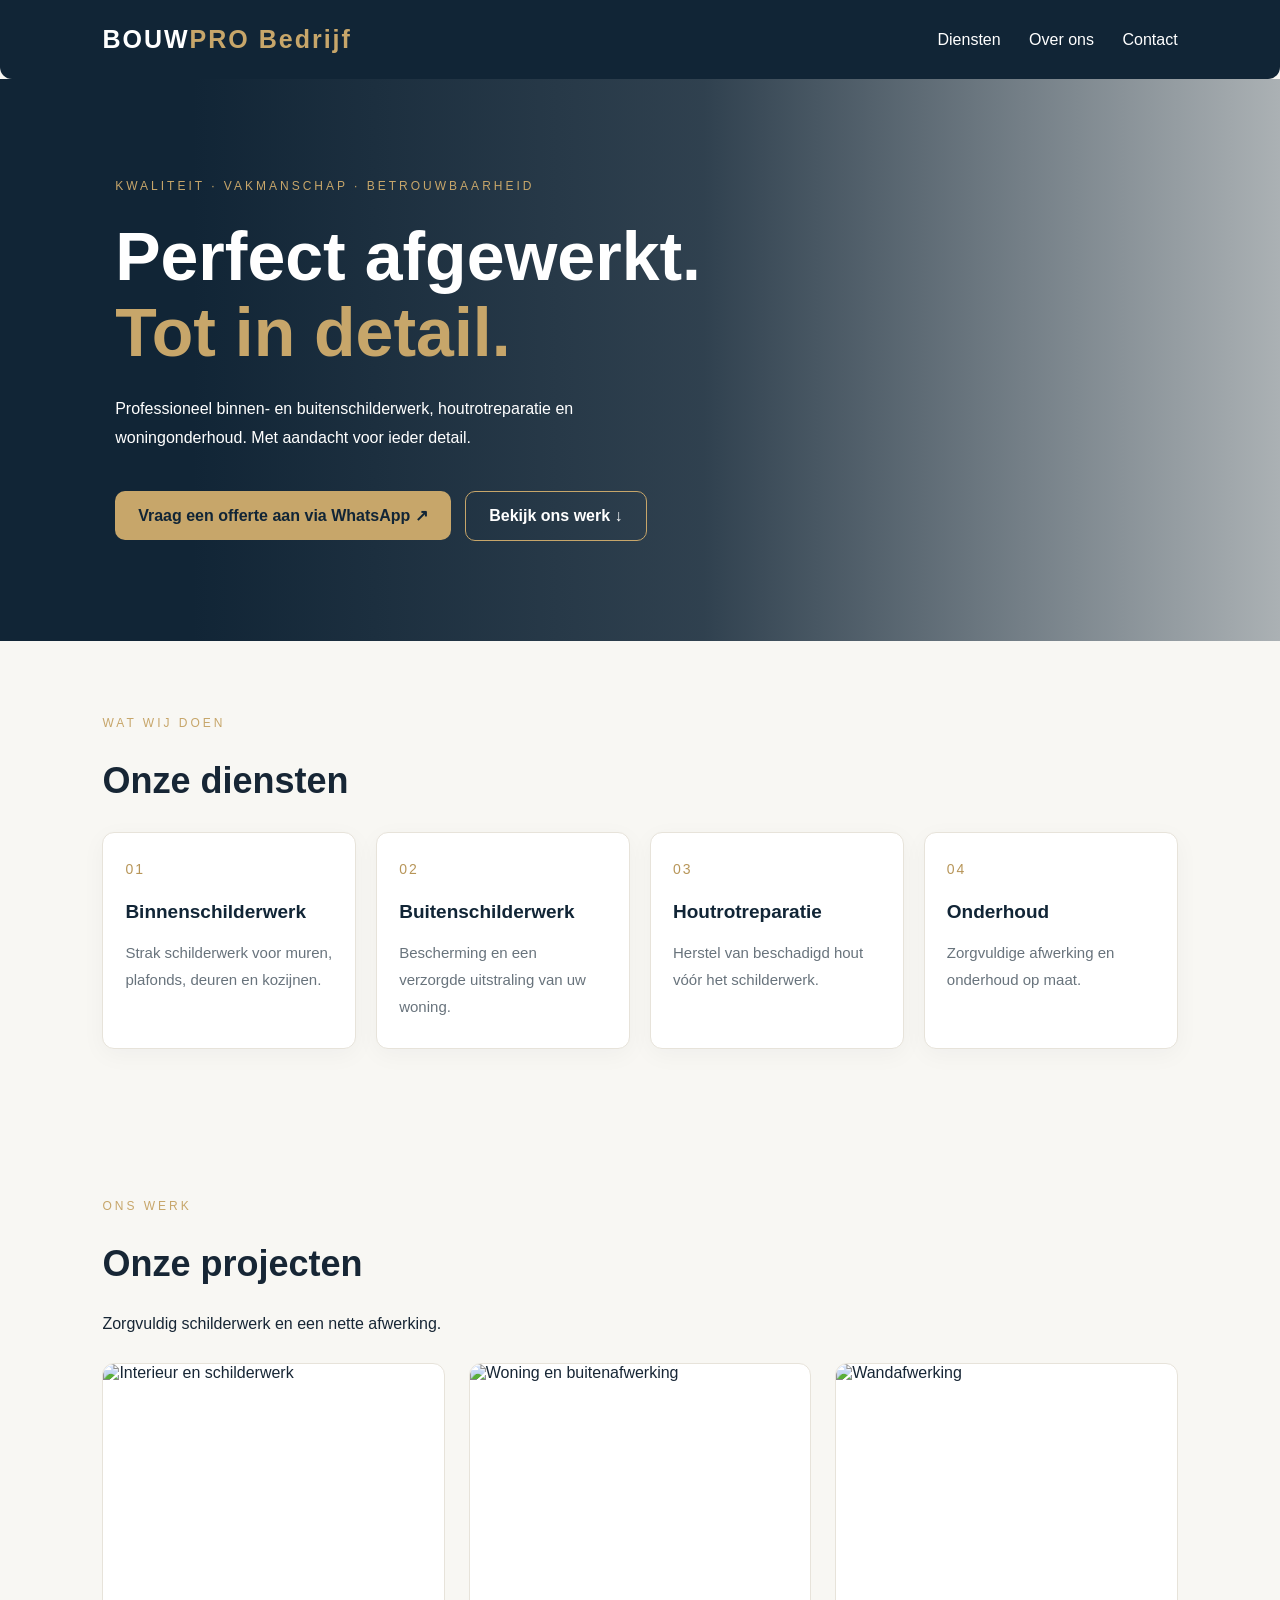
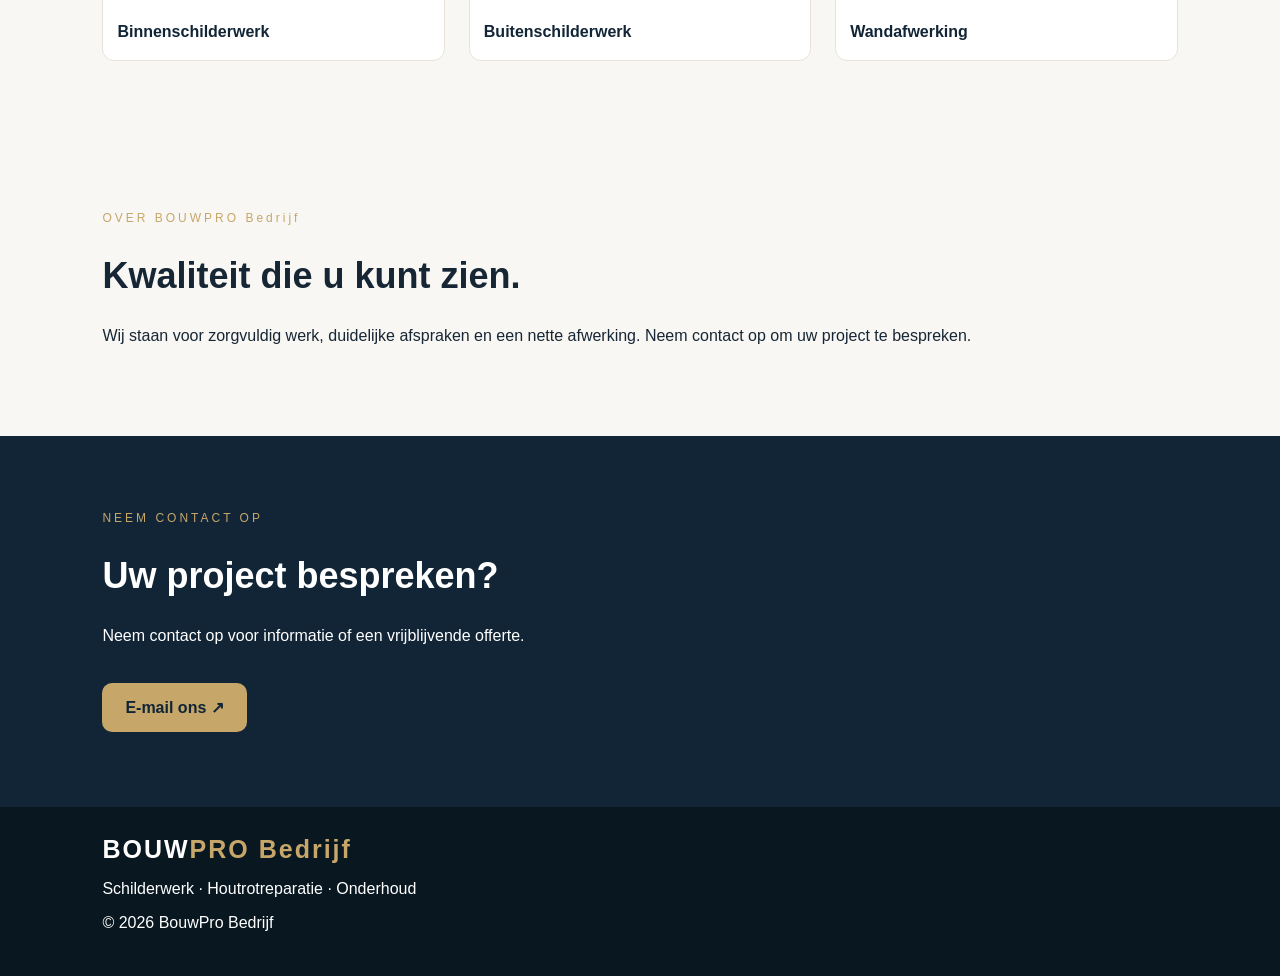
==== index.html @ b7b027f5 "Add files via upload" ====
<!DOCTYPE html>
<html lang="nl">
<head>
  <meta charset="UTF-8">
  <meta name="viewport" content="width=device-width, initial-scale=1.0">
  <title>BouwPro Bedrijf | Schilderwerk</title>

  <link rel="stylesheet" href="./style.css">
  <script src="./script.js" defer></script>
</head>
<body>

  <header>
    <div class="logo">BOUW<span>PRO Bedrijf</span></div>
   
<button class="menu-toggle" aria-label="Menu openen" aria-expanded="false">
  ☰
</button>

<nav class="nav">
  <a href="#diensten">Diensten</a>
  <a href="#over">Over ons</a>
  <a href="#contact">Contact</a>
</nav>

  </header>

  <main>
    <div class="hero">
      <div class="eyebrow">KWALITEIT · VAKMANSCHAP · BETROUWBAARHEID</div>
      <h1>Perfect afgewerkt.<br><span>Tot in detail.</span></h1>
      <p>Professioneel binnen- en buitenschilderwerk, houtrotreparatie en woningonderhoud. Met aandacht voor ieder detail.</p>
      <a class="button"
   href="https://wa.me/31613704182"
   target="_blank"
   rel="noopener noreferrer">
   Vraag een offerte aan via WhatsApp ↗
</a>

<a class="button button-outline" href="#projecten">
  Bekijk ons werk ↓
</a>

    </div>

    <section id="diensten">
      <div class="eyebrow">WAT WIJ DOEN</div>
      <h2>Onze diensten</h2>
      <div class="services">
        <div class="service">
          <div class="number">01</div>
          <h3>Binnenschilderwerk</h3>
          <p>Strak schilderwerk voor muren, plafonds, deuren en kozijnen.</p>
        </div>
        <div class="service">
          <div class="number">02</div>
          <h3>Buitenschilderwerk</h3>
          <p>Bescherming en een verzorgde uitstraling van uw woning.</p>
        </div>
        <div class="service">
          <div class="number">03</div>
          <h3>Houtrotreparatie</h3>
          <p>Herstel van beschadigd hout vóór het schilderwerk.</p>
        </div>
        <div class="service">
          <div class="number">04</div>
          <h3>Onderhoud</h3>
          <p>Zorgvuldige afwerking en onderhoud op maat.</p>
        </div>
      </div>
    </section>
    
<section class="gallery" id="projecten">
  <div class="eyebrow">ONS WERK</div>
  <h2>Onze projecten</h2>
  <p class="gallery-intro">
    Zorgvuldig schilderwerk en een nette afwerking.
  </p>

  <div class="gallery-grid">
    <article class="gallery-card">
      <img src="https://images.unsplash.com/photo-1600607687939-ce8a6c25118c?auto=format&fit=crop&w=900&q=80"
           alt="Interieur en schilderwerk">
      <h3>Binnenschilderwerk</h3>
    </article>

    <article class="gallery-card">
      <img src="https://images.unsplash.com/photo-1600585154340-be6161a56a0c?auto=format&fit=crop&w=900&q=80"
           alt="Woning en buitenafwerking">
      <h3>Buitenschilderwerk</h3>
    </article>

    <article class="gallery-card">
      <img src="https://images.unsplash.com/photo-1600607687920-4e2a09cf159d?auto=format&fit=crop&w=900&q=80"
           alt="Wandafwerking">
      <h3>Wandafwerking</h3>
    </article>
  </div>
</section>


    <section id="over">
      <div class="eyebrow">OVER BOUWPRO Bedrijf</div>
      <h2>Kwaliteit die u kunt zien.</h2>
      <p>Wij staan voor zorgvuldig werk, duidelijke afspraken en een nette afwerking. Neem contact op om uw project te bespreken.</p>
    </section>

    <section class="contact" id="contact">
      <div class="eyebrow">NEEM CONTACT OP</div>
      <h2>Uw project bespreken?</h2>
      <p>Neem contact op voor informatie of een vrijblijvende offerte.</p>
      <a class="button" href="mailto:m.k.aljasem@gmail.com">E-mail ons ↗</a>
    </section>
  </main>

  <footer>
    <div class="logo">BOUW<span>PRO Bedrijf</span></div>
    <p>Schilderwerk · Houtrotreparatie · Onderhoud</p>
    <p>© <span id="year"></span> BouwPro Bedrijf</p>
  </footer>

</body>
</html>
---- style.css ----
* { box-sizing: border-box; }
    body {
      margin: 0;
      font-family: Arial, sans-serif;
      color: #172635;
      background: #f8f7f3;
    }
    header {
      padding: 25px 8%;
      background: #112536;
      color: white;
      display: flex;
      justify-content: space-between;
      align-items: center;
    }
    .logo { font-size: 25px; font-weight: bold; letter-spacing: 2px; }
    .logo span { color: #c7a66a; }
    nav a { color: white; text-decoration: none; margin-left: 24px; }
    .hero {
      min-height: 540px;
      padding: 100px 9%;
      color: white;
      background: linear-gradient(90deg, #112536 15%, #112536dd 55%, #11253655),
      url("https://images.unsplash.com/photo-1600607687939-ce8a6c25118c?auto=format&fit=crop&w=1600&q=85") center/cover;
    }
    .eyebrow { color: #c7a66a; letter-spacing: 3px; font-size: 12px; }
    h1 { font-size: clamp(42px, 6vw, 68px); line-height: 1.12; margin: 25px 0; }
    h1 span { color: #c7a66a; }
    .hero p { max-width: 550px; line-height: 1.8; }
    .button {
      display: inline-block;
      margin-top: 22px;
      padding: 15px 23px;
      background: #c7a66a;
      color: #112536;
      text-decoration: none;
      font-weight: bold;
    }
    section { padding: 75px 8%; }
    h2 { font-size: 36px; }
    
/* Services */
.services {
  display: grid;
  grid-template-columns: repeat(4, minmax(0, 1fr));
  gap: 20px;
}

.service {
  padding: 28px 22px;
  background: #fff;
  border: 1px solid #e7e3da;
  border-radius: 14px;
  box-shadow: 0 6px 24px rgba(17, 37, 54, .04);
  transition: transform .25s ease, box-shadow .25s ease;
}

.service:hover {
  transform: translateY(-5px);
  box-shadow: 0 14px 32px rgba(17, 37, 54, .10);
}

.service .number {
  display: block;
  margin-bottom: 22px;
  color: #b79558;
  font-size: 14px;
  letter-spacing: 2px;
}

.service h3 {
  margin: 0 0 14px;
  color: #112536;
  font-size: 19px;
  line-height: 1.4;
  overflow-wrap: anywhere;
}

.service p {
  margin: 0;
  color: #68737c;
  font-size: 15px;
  line-height: 1.8;
}

@media (max-width: 900px) {
  .services {
    grid-template-columns: repeat(2, minmax(0, 1fr));
  }
}

@media (max-width: 500px) {
  .services {
    grid-template-columns: 1fr;
  }
}

    .number { color: #c7a66a; }
    .contact { background: #112536; color: white; }
    footer { background: #091721; color: white; padding: 28px 8%; }
    @media(max-width: 750px) {
      header { align-items: flex-start; gap: 18px; flex-direction: column; }
      nav a { margin: 0 14px 0 0; }
      .services { grid-template-columns: 1fr 1fr; }
      .hero { padding: 70px 7%; }
    }
    @media(max-width: 450px) {
      .services { grid-template-columns: 1fr; }
    }
    
.menu-toggle {
  display: none;
  background: transparent;
  color: white;
  border: 1px solid #c7a66a;
  padding: 8px 12px;
  font-size: 22px;
  cursor: pointer;
}

@media (max-width: 650px) {
  header {
    position: relative;
    flex-direction: row;
    align-items: center;
    flex-wrap: wrap;
  }

  .menu-toggle {
    display: block;
  }

  .nav {
    display: none;
    width: 100%;
    flex-direction: column;
    align-items: flex-start;
    gap: 16px;
    padding: 15px 0;
  }

  .nav.open {
    display: flex;
  }

  .nav a {
    margin-left: 0;
  }
}

/* Professional project gallery */

.gallery-grid {
  display: grid;
  grid-template-columns: repeat(3, minmax(0, 1fr));
  gap: 24px;
  margin-top: 30px;
}

.gallery-card {
  overflow: hidden;
  background: #ffffff;
  border: 1px solid #e7e3da;
}

.gallery-card img {
  display: block;
  width: 100%;
  height: 240px;
  object-fit: cover;
  transition: transform 0.3s ease;
}

.gallery-card:hover img {
  transform: scale(1.04);
}


.gallery-card h3 {
  padding: 0 14px;
  color: #112536;
  font-size: 16px;
  line-height: 1.5;
  overflow-wrap: anywhere;
}


@media (max-width: 750px) {
  .gallery-grid {
    grid-template-columns: repeat(2, minmax(0, 1fr));
  }
}

@media (max-width: 500px) {
  .gallery-grid {
    grid-template-columns: 1fr;
  }
}

.hero .button-outline {
  margin-left: 10px;
  background: transparent;
  color: #ffffff;
  border: 1px solid #c7a66a;
}

.hero .button-outline:hover {
  background: #c7a66a;
  color: #112536;
}

@media (max-width: 500px) {
  .hero .button {
    margin-left: 0;
    margin-right: 8px;
  }
}

/* Smooth scrolling */
html {
  scroll-behavior: smooth;
  scroll-padding-top: 100px;
}

/* Smooth button animations */
.button,
nav a {
  transition: all 0.3s ease;
}

.button:hover {
  transform: translateY(-2px);
}

.button:active {
  transform: translateY(0);
}

/* Kleur veranderen wanneer de muis erop staat */
nav a {
  color: #ffffff;
  transition: color 0.3s ease;
}

nav a:hover {
  color: #c7a66a;
}
/* Rounded corners - BouwPro Bedrijf */

.button {
  border-radius: 10px;
}

.service {
  border-radius: 12px;
  overflow: hidden;
}

.gallery-card {
  border-radius: 12px;
  overflow: hidden;
}

.gallery-card img {
  border-radius: 12px 12px 0 0;
}

.hero-image {
  border-radius: 0 0 18px 18px;
}

.contact input,
.contact select,
.contact textarea {
  border-radius: 8px;
}

.contact .button {
  border-radius: 10px;
}

header {
  border-radius: 0 0 12px 12px;
}
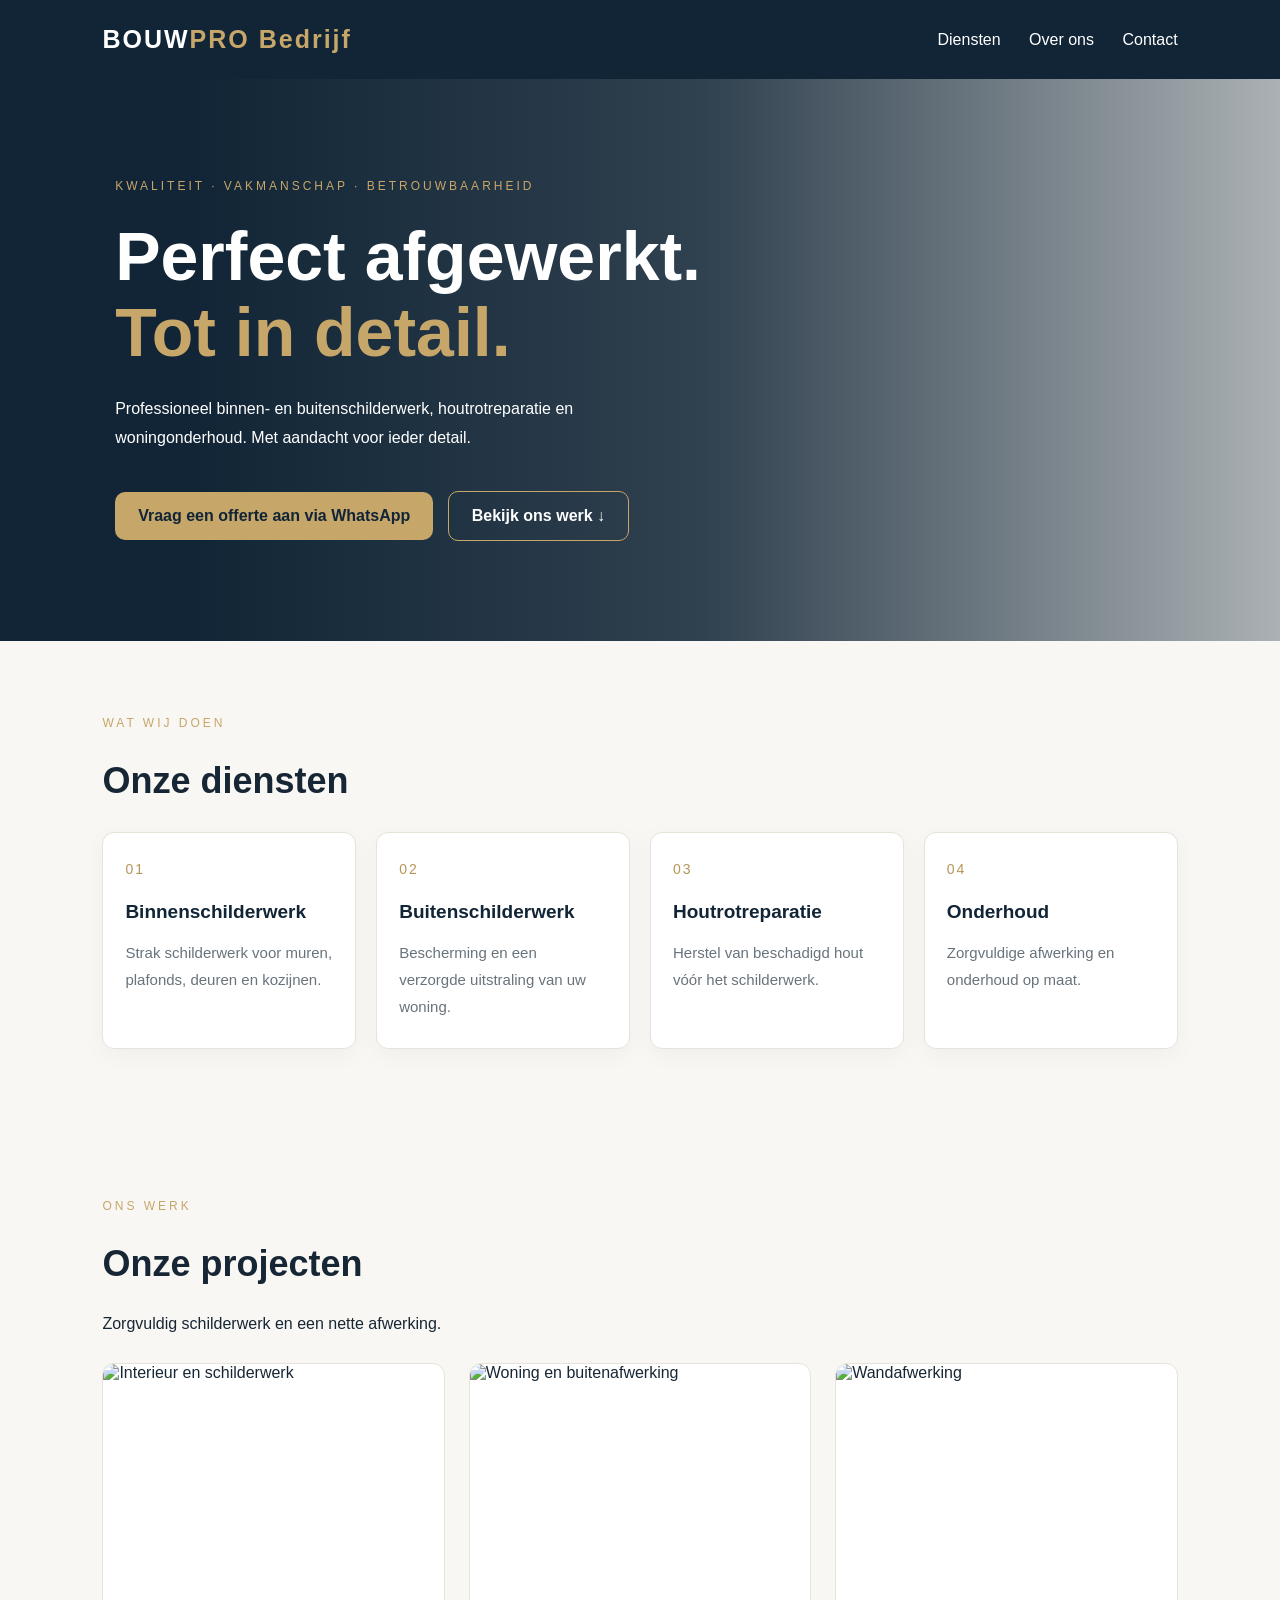
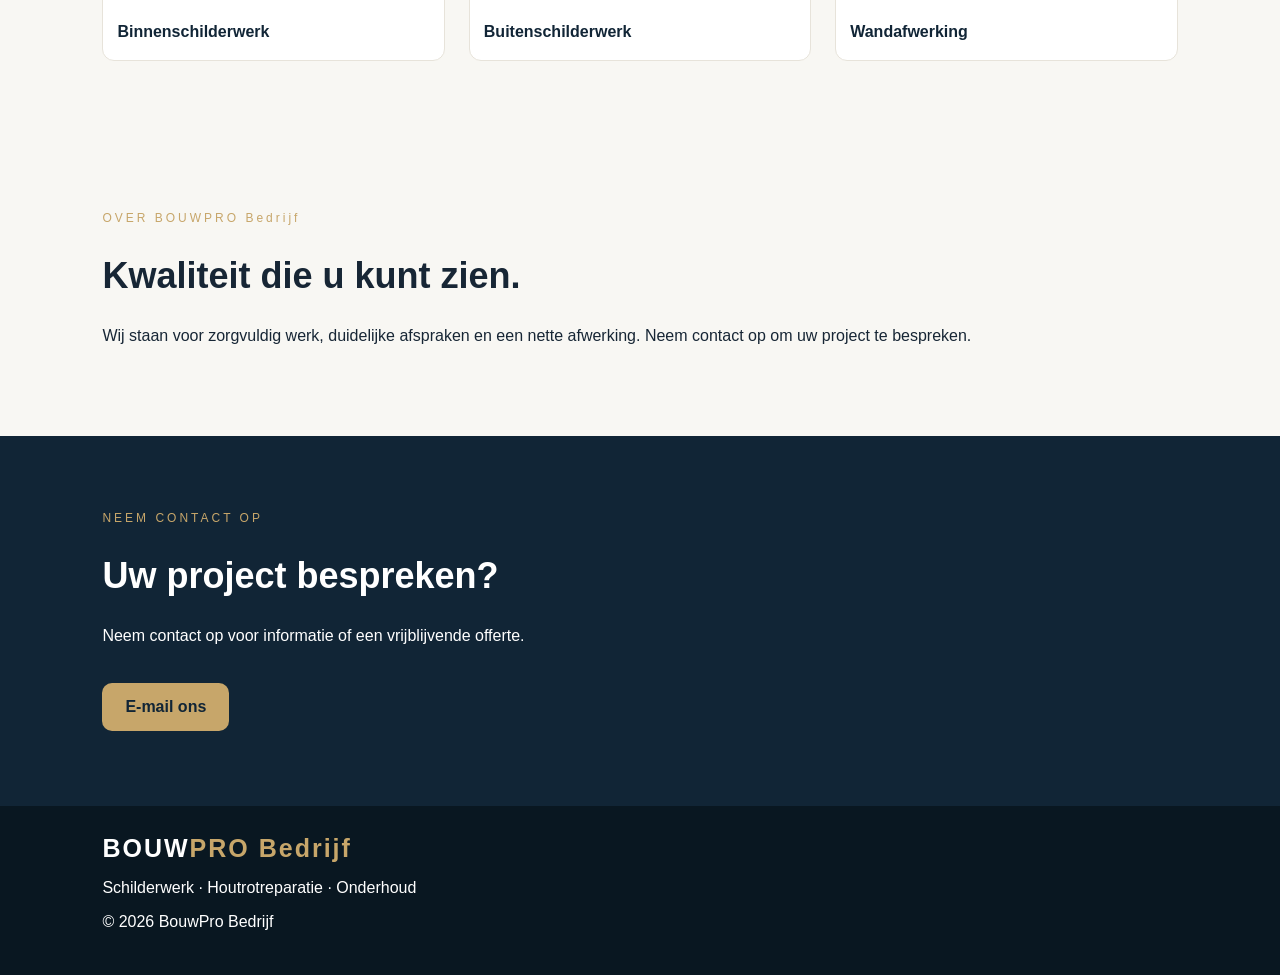
==== commit 9f3bcf8e: "Restore index.html with original content" ====
--- a/index.html
+++ b/index.html
@@ -36,7 +36,7 @@
    href="https://wa.me/31613704182"
    target="_blank"
    rel="noopener noreferrer">
-   Vraag een offerte aan via WhatsApp ↗
+   Vraag een offerte aan via WhatsApp 
 </a>
 
 <a class="button button-outline" href="#projecten">
@@ -111,7 +111,7 @@
       <div class="eyebrow">NEEM CONTACT OP</div>
       <h2>Uw project bespreken?</h2>
       <p>Neem contact op voor informatie of een vrijblijvende offerte.</p>
-      <a class="button" href="mailto:m.k.aljasem@gmail.com">E-mail ons ↗</a>
+      <a class="button" href="mailto:m.k.aljasem@gmail.com">E-mail ons </a>
     </section>
   </main>
 
--- a/style.css
+++ b/style.css
@@ -281,8 +281,8 @@
 }
 
 header {
-  border-radius: 0 0 12px 12px;
-}
-
-
-  +  border-radius: 0;
+}
+
+
+  
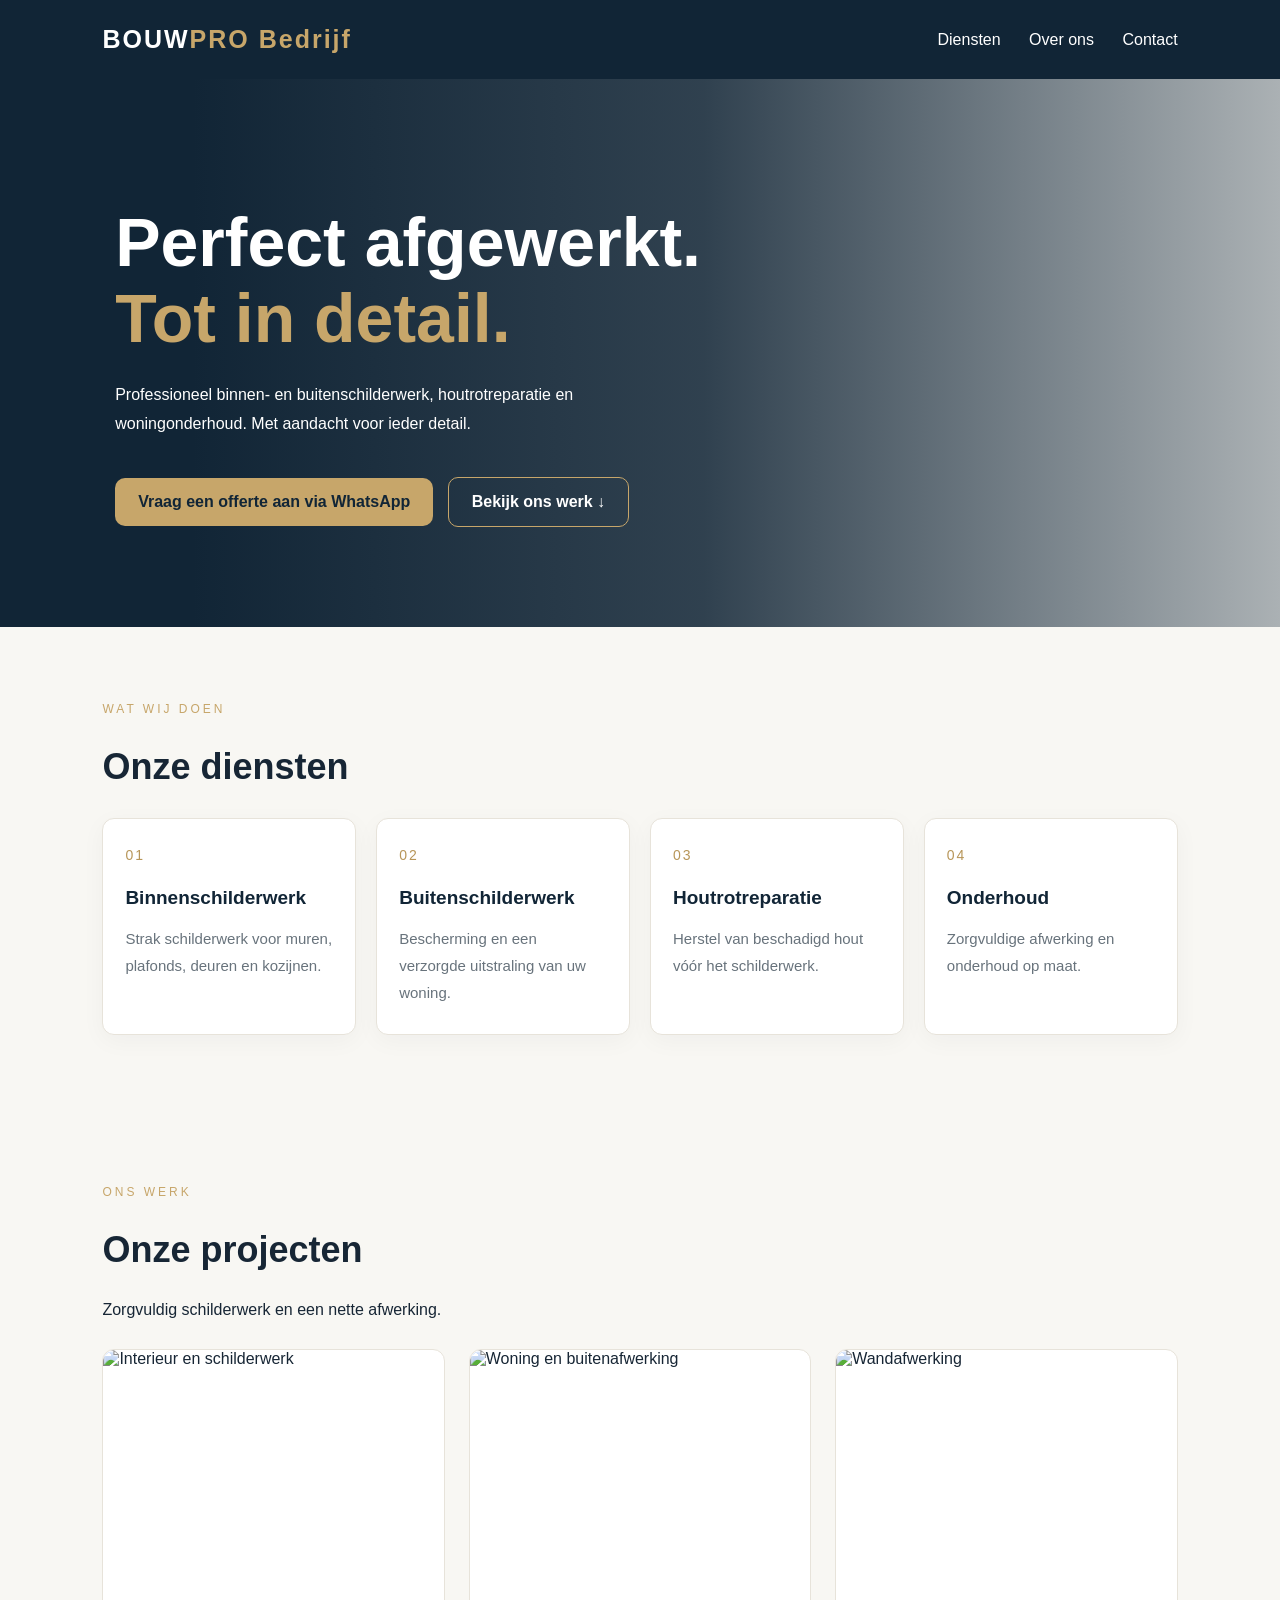
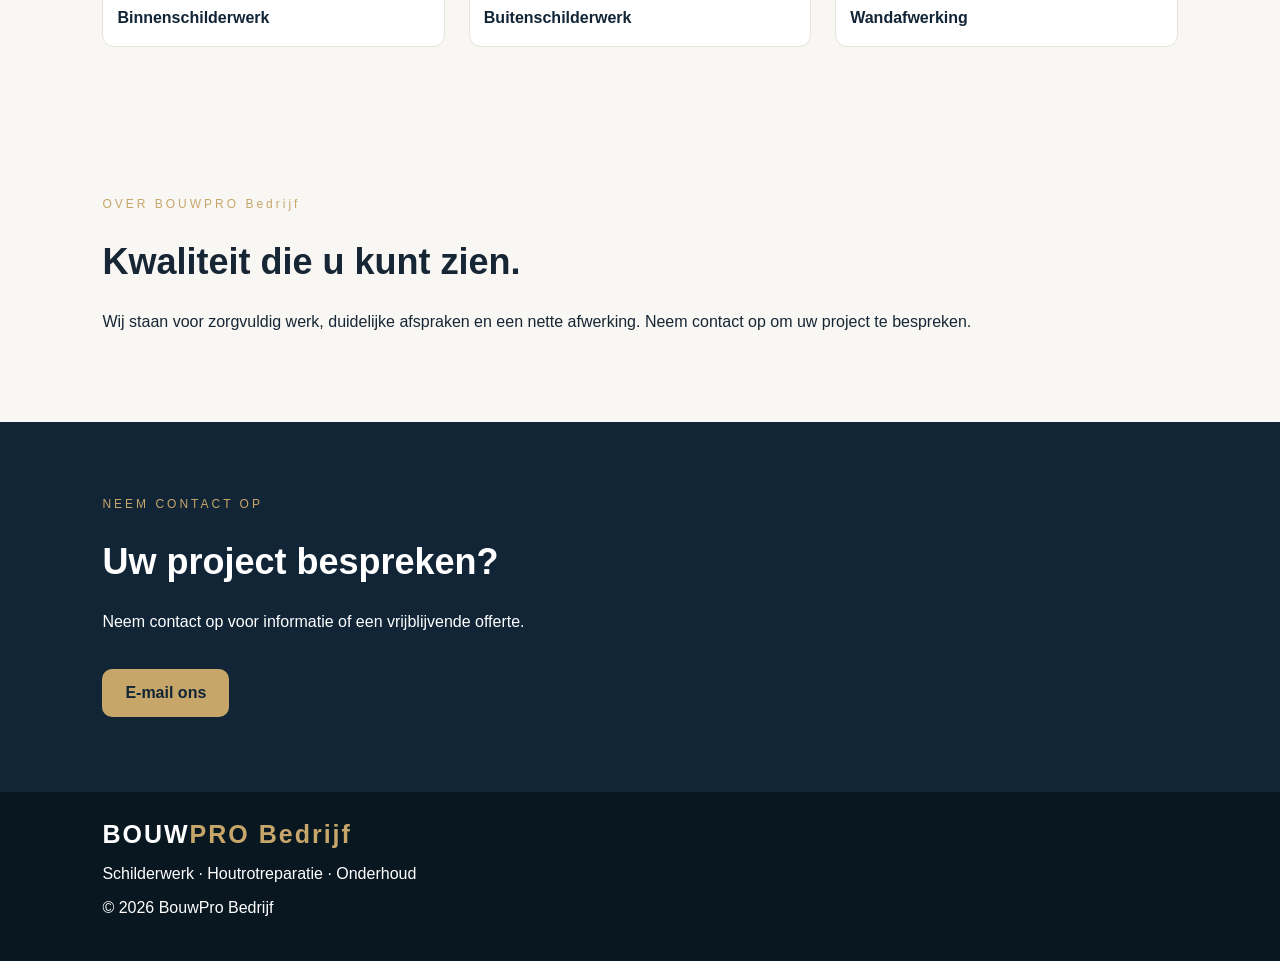
==== commit 71417311: "Restore index.html with original content" ====
--- a/index.html
+++ b/index.html
@@ -29,7 +29,7 @@
 
   <main>
     <div class="hero">
-      <div class="eyebrow">KWALITEIT · VAKMANSCHAP · BETROUWBAARHEID</div>
+     
       <h1>Perfect afgewerkt.<br><span>Tot in detail.</span></h1>
       <p>Professioneel binnen- en buitenschilderwerk, houtrotreparatie en woningonderhoud. Met aandacht voor ieder detail.</p>
       <a class="button"
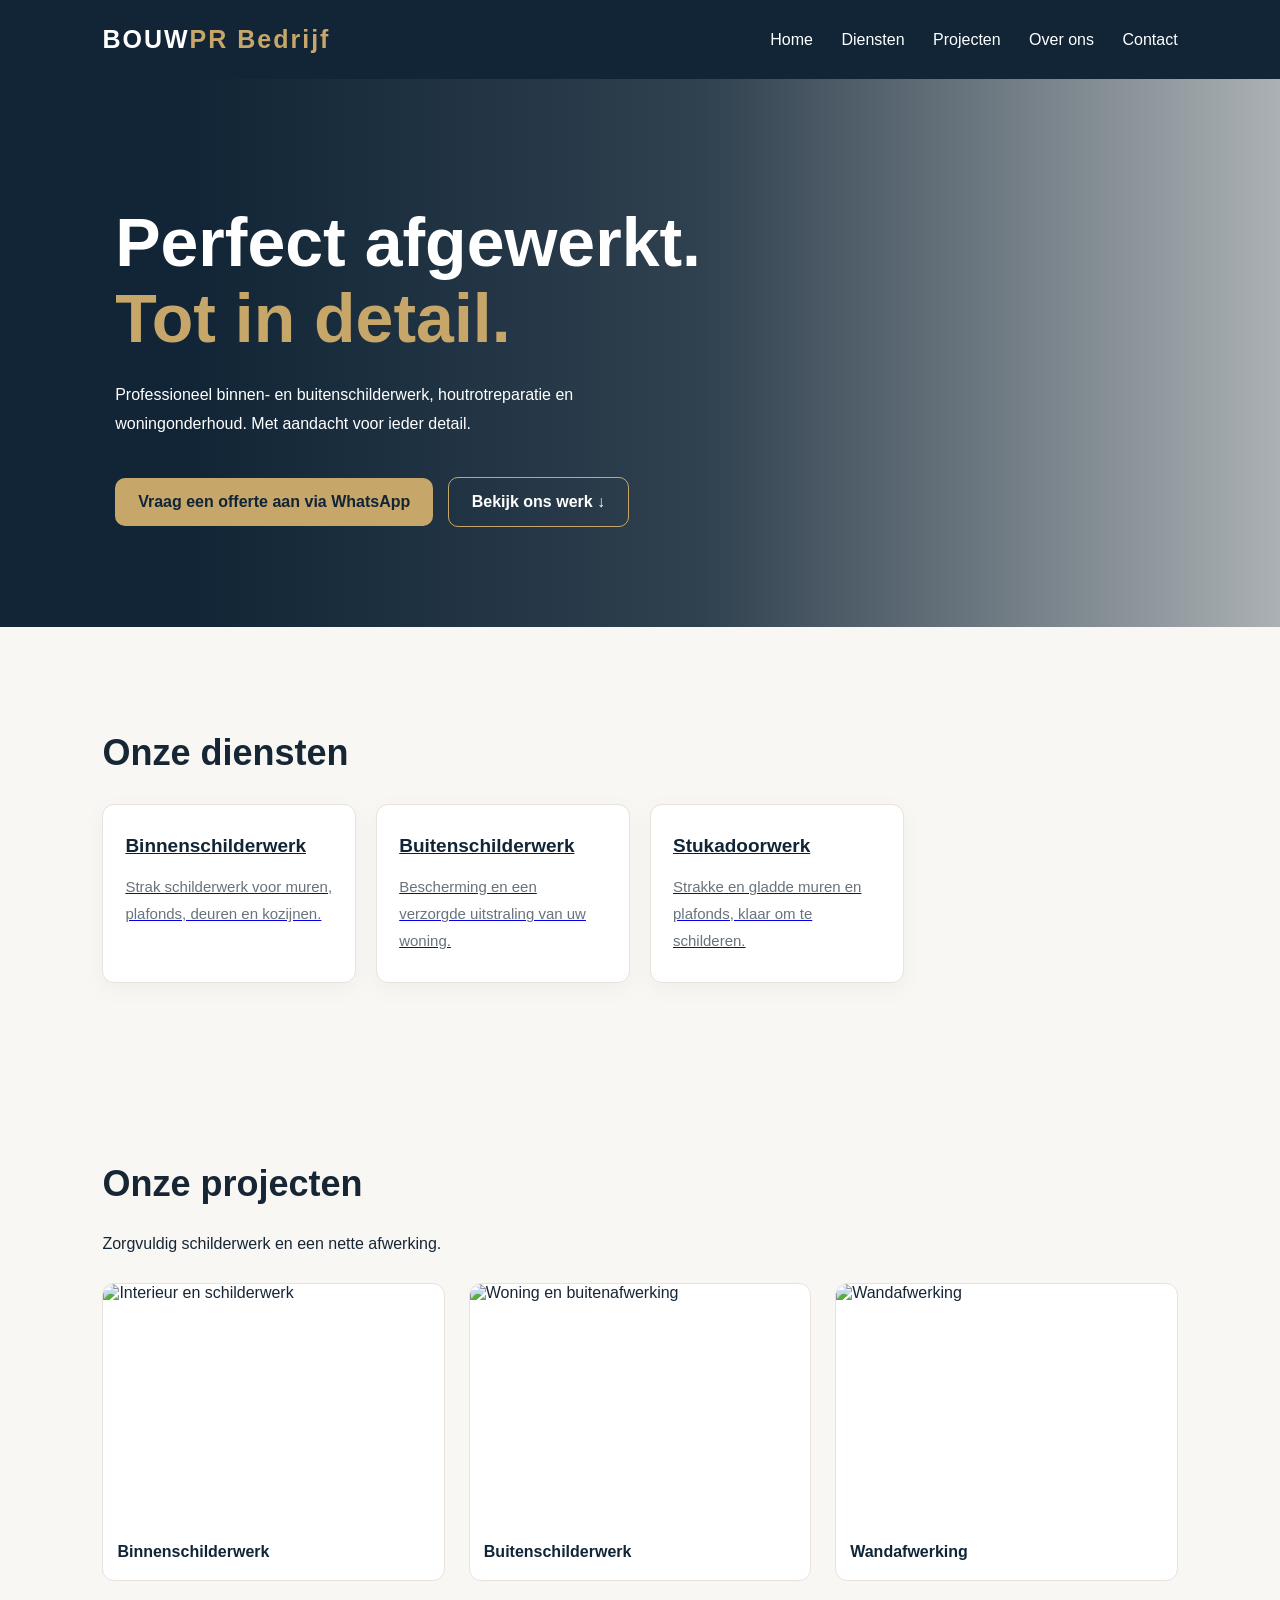
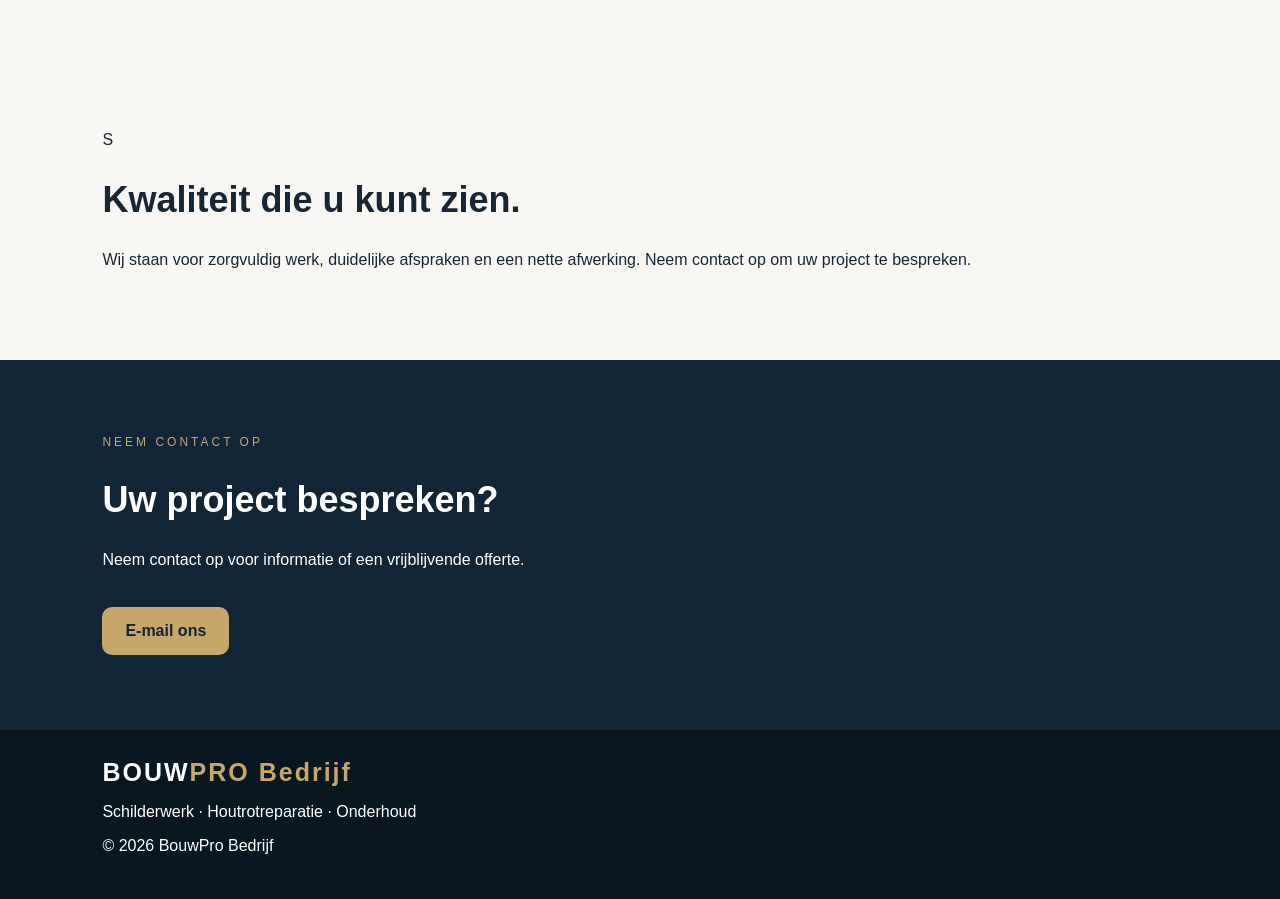
==== commit 66e474a0: "Refactor index.html for improved layout and links Updated the HTML structure and content for better " ====
--- a/index.html
+++ b/index.html
@@ -13,14 +13,16 @@
 <body>
 
   <header>
-    <div class="logo">BOUW<span>PRO Bedrijf</span></div>
+    <div class="logo">BOUW<span>PR Bedrijf</span></div>
    
 <button class="menu-toggle" aria-label="Menu openen" aria-expanded="false">
   ☰
 </button>
 
 <nav class="nav">
+  <a href="#home">Home</a>
   <a href="#diensten">Diensten</a>
+  <a href="#projecten">Projecten</a>
   <a href="#over">Over ons</a>
   <a href="#contact">Contact</a>
 </nav>
@@ -28,8 +30,7 @@
   </header>
 
   <main>
-    <div class="hero">
-     
+    <div class="hero" id="home">
       <h1>Perfect afgewerkt.<br><span>Tot in detail.</span></h1>
       <p>Professioneel binnen- en buitenschilderwerk, houtrotreparatie en woningonderhoud. Met aandacht voor ieder detail.</p>
       <a class="button"
@@ -46,34 +47,34 @@
     </div>
 
     <section id="diensten">
-      <div class="eyebrow">WAT WIJ DOEN</div>
       <h2>Onze diensten</h2>
-      <div class="services">
-        <div class="service">
-          <div class="number">01</div>
-          <h3>Binnenschilderwerk</h3>
-          <p>Strak schilderwerk voor muren, plafonds, deuren en kozijnen.</p>
-        </div>
-        <div class="service">
-          <div class="number">02</div>
-          <h3>Buitenschilderwerk</h3>
-          <p>Bescherming en een verzorgde uitstraling van uw woning.</p>
-        </div>
-        <div class="service">
-          <div class="number">03</div>
-          <h3>Houtrotreparatie</h3>
-          <p>Herstel van beschadigd hout vóór het schilderwerk.</p>
-        </div>
-        <div class="service">
-          <div class="number">04</div>
-          <h3>Onderhoud</h3>
-          <p>Zorgvuldige afwerking en onderhoud op maat.</p>
-        </div>
-      </div>
+     <div class="services">
+
+  <div class="service">
+    <a href="binnenschilderwerk.html" class="service-link">
+      <h3>Binnenschilderwerk</h3>
+      <p>Strak schilderwerk voor muren, plafonds, deuren en kozijnen.</p>
+    </a>
+  </div>
+
+  <div class="service">
+    <a href="buitenschilderwerk.html" class="service-link">
+      <h3>Buitenschilderwerk</h3>
+      <p>Bescherming en een verzorgde uitstraling van uw woning.</p>
+    </a>
+  </div>
+
+  <div class="service">
+    <a href="stukadoorwerk.html" class="service-link">
+      <h3>Stukadoorwerk</h3>
+      <p>Strakke en gladde muren en plafonds, klaar om te schilderen.</p>
+    </a>
+  </div>
+
+</div>
     </section>
     
 <section class="gallery" id="projecten">
-  <div class="eyebrow">ONS WERK</div>
   <h2>Onze projecten</h2>
   <p class="gallery-intro">
     Zorgvuldig schilderwerk en een nette afwerking.
@@ -101,8 +102,7 @@
 </section>
 
 
-    <section id="over">
-      <div class="eyebrow">OVER BOUWPRO Bedrijf</div>
+    <section id="over">S
       <h2>Kwaliteit die u kunt zien.</h2>
       <p>Wij staan voor zorgvuldig werk, duidelijke afspraken en een nette afwerking. Neem contact op om uw project te bespreken.</p>
     </section>
@@ -111,7 +111,8 @@
       <div class="eyebrow">NEEM CONTACT OP</div>
       <h2>Uw project bespreken?</h2>
       <p>Neem contact op voor informatie of een vrijblijvende offerte.</p>
-      <a class="button" href="mailto:m.k.aljasem@gmail.com">E-mail ons </a>
+      <a class="button" href="mailto:m.k.aljasem@gmail.com">E-mail ons 
+      </a>
     </section>
   </main>
 
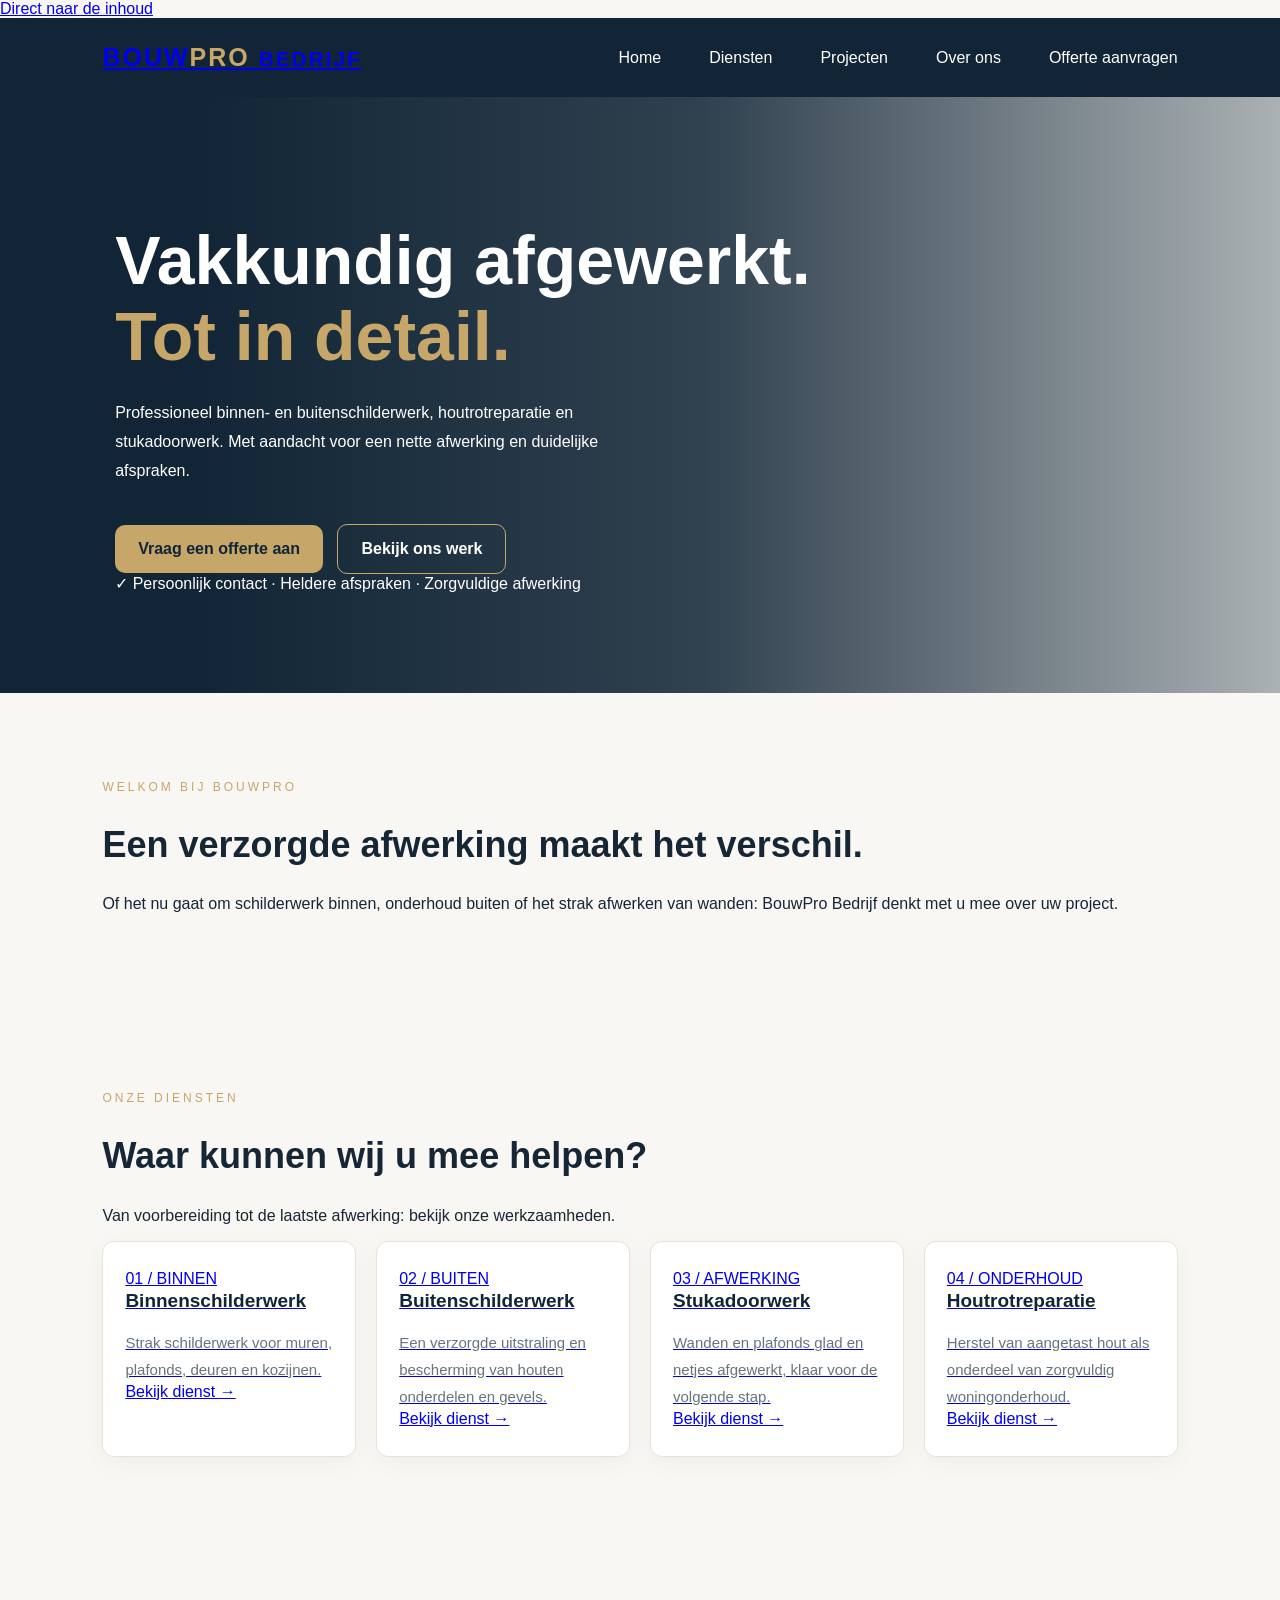
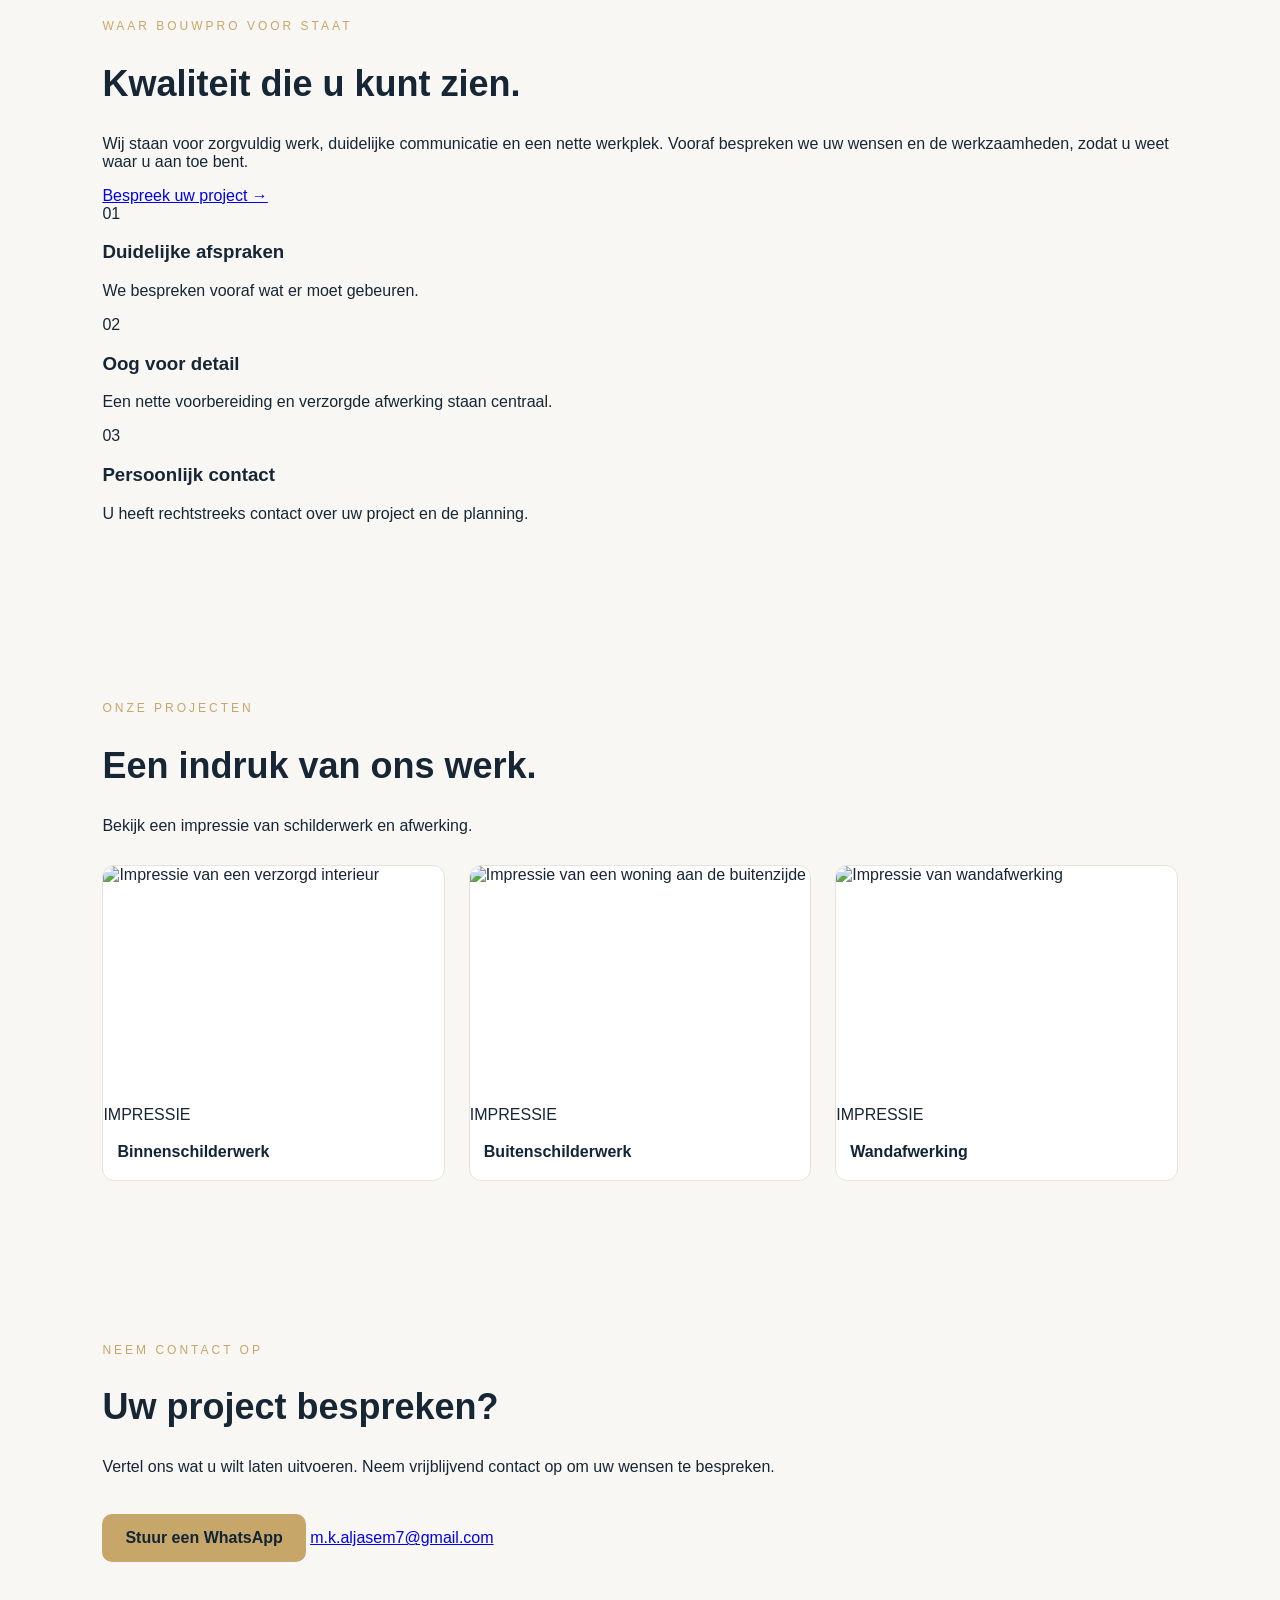
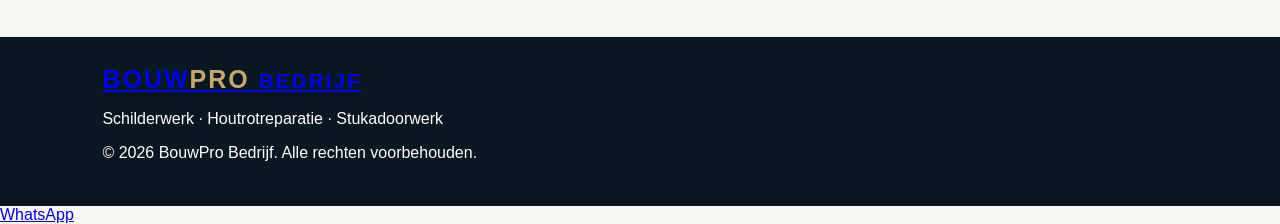
==== commit bc3d3042: "Refactor index.html for accessibility and SEO improvements Updated the HTML structure and content fo" ====
--- a/index.html
+++ b/index.html
@@ -1,126 +1,381 @@
-
 
 <!DOCTYPE html>
 <html lang="nl">
 <head>
   <meta charset="UTF-8">
   <meta name="viewport" content="width=device-width, initial-scale=1.0">
-  <title>BouwPro Bedrijf | Schilderwerk</title>
+
+  <meta name="theme-color" content="#173d32">
+  <meta name="description" content="BouwPro Bedrijf voor professioneel binnen- en buitenschilderwerk, houtrotreparatie en stukadoorwerk. Vraag vrijblijvend een offerte aan.">
+
+  <title>BouwPro Bedrijf | Schilderwerk en onderhoud</title>
 
   <link rel="stylesheet" href="./style.css">
   <script src="./script.js" defer></script>
 </head>
+
 <body>
 
-  <header>
-    <div class="logo">BOUW<span>PR Bedrijf</span></div>
-   
-<button class="menu-toggle" aria-label="Menu openen" aria-expanded="false">
-  ☰
-</button>
-
-<nav class="nav">
-  <a href="#home">Home</a>
-  <a href="#diensten">Diensten</a>
-  <a href="#projecten">Projecten</a>
-  <a href="#over">Over ons</a>
-  <a href="#contact">Contact</a>
-</nav>
-
-  </header>
-
-  <main>
-    <div class="hero" id="home">
-      <h1>Perfect afgewerkt.<br><span>Tot in detail.</span></h1>
-      <p>Professioneel binnen- en buitenschilderwerk, houtrotreparatie en woningonderhoud. Met aandacht voor ieder detail.</p>
-      <a class="button"
+<a class="skip-link" href="#main">Direct naar de inhoud</a>
+
+<header class="site-header">
+
+  <a class="logo" href="#home">
+    BOUW<span>PRO</span>
+    <small>BEDRIJF</small>
+  </a>
+
+  <button class="menu-toggle"
+          aria-label="Menu openen"
+          aria-expanded="false"
+          aria-controls="primary-nav">
+    <span></span>
+    <span></span>
+    <span></span>
+  </button>
+
+  <nav class="nav" id="primary-nav">
+
+    <a href="#home">Home</a>
+    <a href="#diensten">Diensten</a>
+    <a href="#projecten">Projecten</a>
+    <a href="#over">Over ons</a>
+    <a href="#contact" class="nav-cta">Offerte aanvragen</a>
+
+  </nav>
+
+</header>
+
+<main id="main">
+
+  <!-- HERO -->
+
+  <section class="hero" id="home">
+
+    <div class="hero-content">
+
+    
+
+      <h1>
+        Vakkundig afgewerkt.<br>
+        <span>Tot in detail.</span>
+      </h1>
+
+      <p class="hero-text">
+        Professioneel binnen- en buitenschilderwerk,
+        houtrotreparatie en stukadoorwerk.
+        Met aandacht voor een nette afwerking en duidelijke afspraken.
+      </p>
+
+      <div class="hero-actions">
+
+        <a class="button"
+           href="https://wa.me/31613704182"
+           target="_blank"
+           rel="noopener noreferrer">
+          Vraag een offerte aan
+        </a>
+
+        <a class="button button-outline" href="#projecten">
+          Bekijk ons werk
+        </a>
+
+      </div>
+
+      <div class="hero-note">
+        ✓ Persoonlijk contact · Heldere afspraken · Zorgvuldige afwerking
+      </div>
+
+    </div>
+
+  </section>
+
+  <!-- INTRO -->
+
+  <section class="intro-section">
+
+    <p class="eyebrow eyebrow-dark">WELKOM BIJ BOUWPRO</p>
+
+    <h2>Een verzorgde afwerking maakt het verschil.</h2>
+
+    <p class="section-lead">
+      Of het nu gaat om schilderwerk binnen,
+      onderhoud buiten of het strak afwerken van wanden:
+      BouwPro Bedrijf denkt met u mee over uw project.
+    </p>
+
+  </section>
+
+  <!-- DIENSTEN -->
+
+  <section class="services-section" id="diensten">
+
+    <div class="section-heading">
+
+      <div>
+        <p class="eyebrow eyebrow-dark">ONZE DIENSTEN</p>
+        <h2>Waar kunnen wij u mee helpen?</h2>
+      </div>
+
+      <p>
+        Van voorbereiding tot de laatste afwerking:
+        bekijk onze werkzaamheden.
+      </p>
+
+    </div>
+
+    <div class="services">
+
+      <a href="binnenschilderwerk.html" class="service">
+
+        <span class="service-number">01 / BINNEN</span>
+
+        <h3>Binnenschilderwerk</h3>
+
+        <p>
+          Strak schilderwerk voor muren,
+          plafonds, deuren en kozijnen.
+        </p>
+
+        <span class="service-more">
+          Bekijk dienst →
+        </span>
+
+      </a>
+
+      <a href="buitenschilderwerk.html" class="service">
+
+        <span class="service-number">02 / BUITEN</span>
+
+        <h3>Buitenschilderwerk</h3>
+
+        <p>
+          Een verzorgde uitstraling en bescherming
+          van houten onderdelen en gevels.
+        </p>
+
+        <span class="service-more">
+          Bekijk dienst →
+        </span>
+
+      </a>
+
+      <a href="stukadoorwerk.html" class="service">
+
+        <span class="service-number">03 / AFWERKING</span>
+
+        <h3>Stukadoorwerk</h3>
+
+        <p>
+          Wanden en plafonds glad en netjes afgewerkt,
+          klaar voor de volgende stap.
+        </p>
+
+        <span class="service-more">
+          Bekijk dienst →
+        </span>
+
+      </a>
+
+      <a href="buitenschilderwerk.html" class="service">
+
+        <span class="service-number">04 / ONDERHOUD</span>
+
+        <h3>Houtrotreparatie</h3>
+
+        <p>
+          Herstel van aangetast hout als onderdeel
+          van zorgvuldig woningonderhoud.
+        </p>
+
+        <span class="service-more">
+          Bekijk dienst →
+        </span>
+
+      </a>
+
+    </div>
+
+  </section>
+
+  <!-- OVER ONS -->
+
+  <section class="why-section" id="over">
+
+    <div class="why-copy">
+
+      <p class="eyebrow">WAAR BOUWPRO VOOR STAAT</p>
+
+      <h2>Kwaliteit die u kunt zien.</h2>
+
+      <p>
+        Wij staan voor zorgvuldig werk,
+        duidelijke communicatie en een nette werkplek.
+        Vooraf bespreken we uw wensen en de werkzaamheden,
+        zodat u weet waar u aan toe bent.
+      </p>
+
+      <a class="text-link" href="#contact">
+        Bespreek uw project →
+      </a>
+
+    </div>
+
+    <div class="why-points">
+
+      <div class="why-point">
+        <span>01</span>
+        <div>
+          <h3>Duidelijke afspraken</h3>
+          <p>We bespreken vooraf wat er moet gebeuren.</p>
+        </div>
+      </div>
+
+      <div class="why-point">
+        <span>02</span>
+        <div>
+          <h3>Oog voor detail</h3>
+          <p>Een nette voorbereiding en verzorgde afwerking staan centraal.</p>
+        </div>
+      </div>
+
+      <div class="why-point">
+        <span>03</span>
+        <div>
+          <h3>Persoonlijk contact</h3>
+          <p>U heeft rechtstreeks contact over uw project en de planning.</p>
+        </div>
+      </div>
+
+    </div>
+
+  </section>
+
+  <!-- PROJECTEN -->
+
+  <section class="gallery-section" id="projecten">
+
+    <div class="section-heading">
+
+      <div>
+        <p class="eyebrow eyebrow-dark">ONZE PROJECTEN</p>
+        <h2>Een indruk van ons werk.</h2>
+      </div>
+
+      <p>
+        Bekijk een impressie van schilderwerk en afwerking.
+      </p>
+
+    </div>
+
+    <div class="gallery-grid">
+
+      <article class="gallery-card">
+
+        <img
+          src="https://images.unsplash.com/photo-1600607687939-ce8a6c25118c?auto=format&fit=crop&w=900&q=80"
+          alt="Impressie van een verzorgd interieur"
+          loading="lazy">
+
+        <div class="gallery-caption">
+          <span>IMPRESSIE</span>
+          <h3>Binnenschilderwerk</h3>
+        </div>
+
+      </article>
+
+      <article class="gallery-card">
+
+        <img
+          src="https://images.unsplash.com/photo-1600585154340-be6161a56a0c?auto=format&fit=crop&w=900&q=80"
+          alt="Impressie van een woning aan de buitenzijde"
+          loading="lazy">
+
+        <div class="gallery-caption">
+          <span>IMPRESSIE</span>
+          <h3>Buitenschilderwerk</h3>
+        </div>
+
+      </article>
+
+      <article class="gallery-card">
+
+        <img
+          src="https://images.unsplash.com/photo-1600607687920-4e2a09cf159d?auto=format&fit=crop&w=900&q=80"
+          alt="Impressie van wandafwerking"
+          loading="lazy">
+
+        <div class="gallery-caption">
+          <span>IMPRESSIE</span>
+          <h3>Wandafwerking</h3>
+        </div>
+
+      </article>
+
+    </div>
+
+  </section>
+
+  <!-- CONTACT -->
+
+  <section class="contact-section" id="contact">
+
+    <div class="contact-copy">
+
+      <p class="eyebrow">NEEM CONTACT OP</p>
+
+      <h2>Uw project bespreken?</h2>
+
+      <p>
+        Vertel ons wat u wilt laten uitvoeren.
+        Neem vrijblijvend contact op om uw wensen te bespreken.
+      </p>
+
+    </div>
+
+    <div class="contact-actions">
+
+      <a class="button button-light"
+         href="https://wa.me/31613704182"
+         target="_blank"
+         rel="noopener noreferrer">
+        Stuur een WhatsApp
+      </a>
+
+      <a class="contact-email"
+         href="mailto:m.k.aljasem@gmail.com">
+        m.k.aljasem7@gmail.com
+      </a>
+
+    </div>
+
+  </section>
+
+</main>
+
+<!-- FOOTER -->
+
+<footer class="site-footer">
+
+  <a class="logo logo-footer" href="#home">
+    BOUW<span>PRO</span>
+    <small>BEDRIJF</small>
+  </a>
+
+  <p>Schilderwerk · Houtrotreparatie · Stukadoorwerk</p>
+
+  <p class="copyright">
+    © <span id="year"></span> BouwPro Bedrijf. Alle rechten voorbehouden.
+  </p>
+
+</footer>
+
+<a class="floating-whatsapp"
    href="https://wa.me/31613704182"
    target="_blank"
    rel="noopener noreferrer">
-   Vraag een offerte aan via WhatsApp 
+  WhatsApp
 </a>
-
-<a class="button button-outline" href="#projecten">
-  Bekijk ons werk ↓
-</a>
-
-    </div>
-
-    <section id="diensten">
-      <h2>Onze diensten</h2>
-     <div class="services">
-
-  <div class="service">
-    <a href="binnenschilderwerk.html" class="service-link">
-      <h3>Binnenschilderwerk</h3>
-      <p>Strak schilderwerk voor muren, plafonds, deuren en kozijnen.</p>
-    </a>
-  </div>
-
-  <div class="service">
-    <a href="buitenschilderwerk.html" class="service-link">
-      <h3>Buitenschilderwerk</h3>
-      <p>Bescherming en een verzorgde uitstraling van uw woning.</p>
-    </a>
-  </div>
-
-  <div class="service">
-    <a href="stukadoorwerk.html" class="service-link">
-      <h3>Stukadoorwerk</h3>
-      <p>Strakke en gladde muren en plafonds, klaar om te schilderen.</p>
-    </a>
-  </div>
-
-</div>
-    </section>
-    
-<section class="gallery" id="projecten">
-  <h2>Onze projecten</h2>
-  <p class="gallery-intro">
-    Zorgvuldig schilderwerk en een nette afwerking.
-  </p>
-
-  <div class="gallery-grid">
-    <article class="gallery-card">
-      <img src="https://images.unsplash.com/photo-1600607687939-ce8a6c25118c?auto=format&fit=crop&w=900&q=80"
-           alt="Interieur en schilderwerk">
-      <h3>Binnenschilderwerk</h3>
-    </article>
-
-    <article class="gallery-card">
-      <img src="https://images.unsplash.com/photo-1600585154340-be6161a56a0c?auto=format&fit=crop&w=900&q=80"
-           alt="Woning en buitenafwerking">
-      <h3>Buitenschilderwerk</h3>
-    </article>
-
-    <article class="gallery-card">
-      <img src="https://images.unsplash.com/photo-1600607687920-4e2a09cf159d?auto=format&fit=crop&w=900&q=80"
-           alt="Wandafwerking">
-      <h3>Wandafwerking</h3>
-    </article>
-  </div>
-</section>
-
-
-    <section id="over">S
-      <h2>Kwaliteit die u kunt zien.</h2>
-      <p>Wij staan voor zorgvuldig werk, duidelijke afspraken en een nette afwerking. Neem contact op om uw project te bespreken.</p>
-    </section>
-
-    <section class="contact" id="contact">
-      <div class="eyebrow">NEEM CONTACT OP</div>
-      <h2>Uw project bespreken?</h2>
-      <p>Neem contact op voor informatie of een vrijblijvende offerte.</p>
-      <a class="button" href="mailto:m.k.aljasem@gmail.com">E-mail ons 
-      </a>
-    </section>
-  </main>
-
-  <footer>
-    <div class="logo">BOUW<span>PRO Bedrijf</span></div>
-    <p>Schilderwerk · Houtrotreparatie · Onderhoud</p>
-    <p>© <span id="year"></span> BouwPro Bedrijf</p>
-  </footer>
 
 </body>
 </html>
--- a/style.css
+++ b/style.css
@@ -283,6 +283,506 @@
 header {
   border-radius: 0;
 }
-
-
-  
+/* Header navigation layout */
+header {
+  display: flex;
+  align-items: center;
+  justify-content: space-between;
+  flex-wrap: nowrap;
+  gap: 24px;
+}
+
+.logo {
+  flex-shrink: 0;
+  white-space: nowrap;
+}
+
+.nav {
+  display: flex;
+  align-items: center;
+  justify-content: flex-end;
+  flex-wrap: nowrap;
+  gap: 24px;
+}
+
+.nav a {
+  white-space: nowrap;
+}
+
+header {
+  display: flex;
+  align-items: center;
+  justify-content: space-between;
+  flex-wrap: nowrap;
+  gap: 24px;
+
+  position: sticky;
+  top: 0;
+  z-index: 1000;
+}
+
+.logo {
+  flex-shrink: 0;
+  white-space: nowrap;
+}
+
+.nav {
+  display: flex;
+  align-items: center;
+  justify-content: flex-end;
+  flex-wrap: nowrap;
+  gap: 24px;
+}
+
+.nav a {
+  white-space: nowrap;
+}
+
+/* Mobile navigation */
+@media (max-width: 650px) {
+  header {
+  position: sticky;
+  top: 0;
+  z-index: 1000;
+  display: flex;
+  flex-direction: row;
+  align-items: center;
+  justify-content: flex-end;
+  flex-wrap: nowrap;
+  gap: 12px;
+}
+
+header .logo {
+  display: block;
+  margin-right: auto;
+  white-space: nowrap;
+}
+
+header:has(.nav.open) .logo {
+  display: none;
+}
+
+.menu-toggle {
+  display: block;
+  flex-shrink: 0;
+  order: 2;
+  margin-left: 0;
+}
+
+.nav {
+  display: none;
+  flex-direction: row;
+  align-items: center;
+  justify-content: flex-end;
+  flex-wrap: nowrap;
+  gap: 12px;
+  width: auto;
+  margin-left: auto;
+  padding: 0;
+}
+
+.nav.open {
+  display: flex;
+  animation: menuSlideIn 0.3s ease-out;
+}
+
+.nav a {
+  font-size: 13px;
+  white-space: nowrap;
+}
+
+@keyframes menuSlideIn {
+  from {
+    opacity: 0;
+    transform: translateX(12px);
+  }
+
+  to {
+    opacity: 1;
+    transform: translateX(0);
+  }
+}
+}
+html {
+  scroll-behavior: smooth;
+}
+
+.service-link {
+  display: block;
+  height: 100%;
+  color: inherit;
+  text-decoration: none;
+}
+
+.service-link h3 {
+  color: inherit;
+}
+
+.service-link p {
+  color: inherit;
+}
+
+.service {
+  cursor: pointer;
+  transition: transform 0.25s ease, box-shadow 0.25s ease;
+}
+
+.service:hover {
+  transform: translateY(-4px);
+}
+
+/* Binnenschilderwerk calculator */
+
+.calculator-header {
+    background: #122536;
+    padding: 22px 7%;
+    display: flex;
+    align-items: center;
+    justify-content: space-between;
+    gap: 20px;
+}
+
+.calculator-logo {
+    color: #ffffff;
+    text-decoration: none;
+    font-size: 23px;
+    font-weight: 700;
+}
+
+.calculator-logo span {
+    color: #d6ad60;
+}
+
+.back-link {
+    color: #ffffff;
+    text-decoration: none;
+}
+
+.back-link:hover {
+    color: #d6ad60;
+}
+
+.calculator-main {
+    max-width: 1000px;
+    margin: 0 auto;
+    padding: 65px 24px;
+}
+
+.calculator-intro {
+    max-width: 750px;
+    margin-bottom: 1px;
+}
+
+.calculator-label {
+    color: #b18a43;
+    font-weight: 700;
+    text-transform: uppercase;
+    letter-spacing: 2px;
+}
+
+.calculator-intro h1 {
+    color: #122536;
+    font-size: clamp(32px, 5vw, 48px);
+    line-height: 1.15;
+    margin: 0 0 0px;
+}
+
+.calculator-intro > p:last-child {
+    color: #5c6670;
+    font-size: 18px;
+    line-height: 1.7;
+}
+
+.calculator-box {
+    background: #ffffff;
+    padding: 35px;
+    border-radius: 14px;
+    border: 1px solid #e5e7eb;
+    box-shadow: 0 10px 35px rgba(18, 37, 54, 0.08);
+}
+
+.form-group {
+    display: flex;
+    flex-direction: column;
+    gap: 10px;
+    margin-bottom: 24px;
+}
+
+.form-group label {
+    color: #122536;
+    font-weight: 600;
+    font-size: 16px;
+}
+
+.form-group input,
+.form-group select {
+    width: 100%;
+    box-sizing: border-box;
+    padding: 14px;
+    border: 1px solid #cbd2d9;
+    border-radius: 7px;
+    background: #ffffff;
+    color: #122536;
+    font-size: 16px;
+}
+
+.form-group input:focus,
+.form-group select:focus {
+    outline: 2px solid #d6ad60;
+    border-color: #d6ad60;
+}
+
+.calculate-button {
+    width: 100%;
+    padding: 16px;
+    border: none;
+    border-radius: 7px;
+    background: #c49a4a;
+    color: #122536;
+    font-size: 17px;
+    font-weight: 700;
+    cursor: pointer;
+    transition: background 0.2s ease;
+}
+
+.calculate-button:hover {
+    background: #d6ad60;
+}
+
+.price-result {
+    margin-top: 10px;
+    color: #122536;
+    font-size: 18px;
+    line-height: 1.5;
+}
+
+.calculator-note {
+    margin-top: 25px;
+    color: #68737d;
+    font-size: 14px;
+    line-height: 1.7;
+}
+
+.calculator-footer {
+    padding: 25px;
+    background: #122536;
+    color: #ffffff;
+    text-align: center;
+}
+
+@media (max-width: 600px) {
+    .calculator-header {
+        padding: 18px;
+    }
+
+    .calculator-logo {
+        font-size: 19px;
+    }
+
+    .back-link {
+        font-size: 13px;
+    }
+
+    .calculator-main {
+        padding: 20px 16px;
+    }
+
+    .calculator-box {
+        padding: 22px 18px;
+    }
+}
+.whatsapp-button {
+    text-decoration: none !important;
+}
+/* Ruimte boven en onder de calculator verkleinen */
+.calculator-main {
+    padding-top: 10px !important;
+    padding-bottom: 10px !important;
+    margin-top: 0 !important;
+    margin-bottom: 0 !important;
+}
+
+.calculator-intro {
+    margin-top: 10px !important;
+    margin-bottom: 10px !important;
+    padding-top: 0 !important;
+    padding-bottom: 0 !important;
+}
+
+.calculator-intro h1 {
+    margin-top: 10px !important;
+    margin-bottom: 10px !important;
+}
+
+.calculator-box {
+    margin-top: 10px !important;
+}
+
+/* Buitenschilderwerk calculator */
+
+.calculator-section {
+    padding: 60px 20px;
+    background: #f7f7f5;
+    min-height: 80vh;
+}
+
+.calculator-section .container {
+    max-width: 850px;
+    margin: 0 auto;
+}
+
+.calculator-intro {
+    margin-bottom: 35px;
+}
+
+.calculator-intro h1 {
+    color: #132b3a;
+    font-size: 36px;
+    margin-bottom: 18px;
+}
+
+.calculator-intro p {
+    color: #555;
+    font-size: 17px;
+    line-height: 1.7;
+}
+
+.calculator-form {
+    background: #ffffff;
+    padding: 30px;
+    border-radius: 12px;
+    box-shadow: 0 5px 25px rgba(0, 0, 0, 0.08);
+}
+
+.calculator-field {
+    margin-bottom: 22px;
+}
+
+.calculator-field label {
+    display: block;
+    margin-bottom: 9px;
+    color: #132b3a;
+    font-weight: 600;
+}
+
+.calculator-field input,
+.calculator-field select {
+    width: 100%;
+    box-sizing: border-box;
+    padding: 13px;
+    border: 1px solid #d5d9dc;
+    border-radius: 6px;
+    font-size: 16px;
+    background: #fff;
+}
+
+.calculator-field input:focus,
+.calculator-field select:focus {
+    outline: none;
+    border-color: #c5a15b;
+    box-shadow: 0 0 0 3px rgba(197, 161, 91, 0.15);
+}
+
+.calculator-form button,
+.price-result .btn {
+    display: inline-block;
+    background: #c5a15b;
+    color: #132b3a;
+    border: none;
+    padding: 14px 22px;
+    border-radius: 6px;
+    font-size: 16px;
+    font-weight: 700;
+    text-decoration: none;
+    cursor: pointer;
+    transition: 0.2s;
+}
+
+.calculator-form button:hover,
+.price-result .btn:hover {
+    background: #b18d47;
+}
+
+.price-result {
+    margin-top: 25px;
+    padding: 22px;
+    background: #f2f5f6;
+    border-left: 4px solid #c5a15b;
+    border-radius: 6px;
+    line-height: 1.8;
+}
+
+.price-result h2 {
+    color: #132b3a;
+}
+
+.price-result strong {
+    font-size: 26px;
+    color: #132b3a;
+}
+
+.calculator-disclaimer {
+    margin-top: 25px;
+    color: #666;
+    font-size: 14px;
+    line-height: 1.7;
+}
+
+.back-link {
+    display: inline-block;
+    margin-top: 25px;
+    color: #132b3a;
+    text-decoration: none;
+}
+
+.back-link:hover {
+    color: #c5a15b;
+}
+
+@media (max-width: 600px) {
+    .calculator-section {
+        padding: 35px 15px;
+    }
+
+    .calculator-intro h1 {
+        font-size: 29px;
+    }
+
+    .calculator-form {
+        padding: 20px;
+    }
+}
+/* Buitenschilderwerk header */
+.calculator-header {
+    display: flex;
+    justify-content: space-between;
+    align-items: center;
+    padding: 25px 6%;
+    background: #122536;
+    box-sizing: border-box;
+}
+
+.calculator-logo {
+    color: #ffffff;
+    font-size: 26px;
+    font-weight: 700;
+    text-decoration: none;
+}
+
+.calculator-logo span {
+    color: #c5a15b;
+}
+
+.calculator-header .back-link {
+    color: #ffffff;
+    text-decoration: none;
+    font-size: 15px;
+}
+
+.calculator-header .back-link:hover {
+    color: #c5a15b;
+}
+
+
+
+
